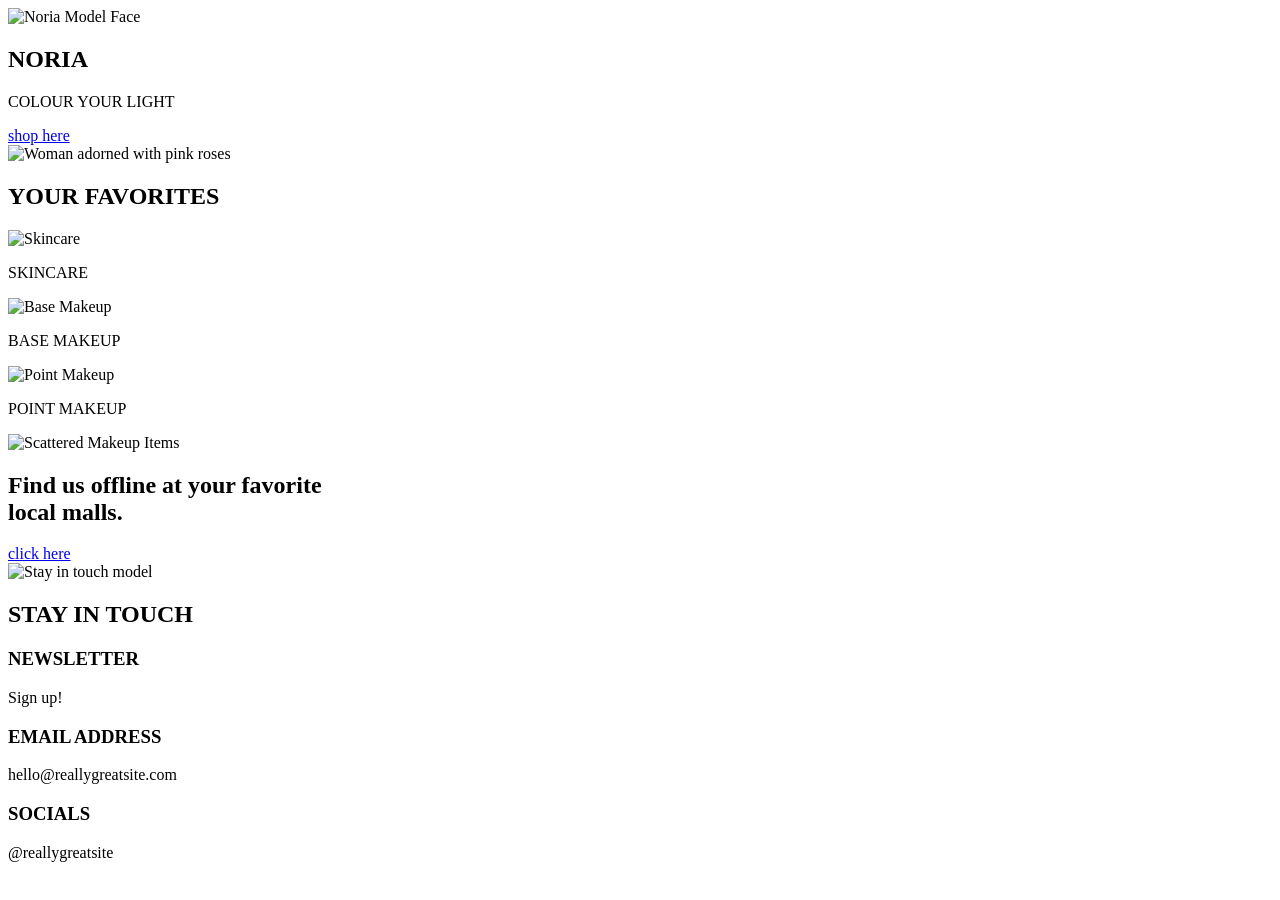
==== index.html @ 30c8663c "Create index.html" ====
<!DOCTYPE html>
<html lang="en">
<head>
  <meta charset="UTF-8" />
  <meta name="viewport" content="width=device-width, initial-scale=1.0"/>
  <title>Noria - Colour Your Light</title>
  <link rel="preconnect" href="https://fonts.googleapis.com">
  <link rel="preconnect" href="https://fonts.gstatic.com" crossorigin>
  <link href="https://fonts.googleapis.com/css2?family=Montserrat:wght@300;400;500;600&family=Playfair+Display:wght@400;500;600&display=swap" rel="stylesheet">
  <link rel="stylesheet" href="style.css" />
</head>
<body>
  <!-- Hero Section -->
  <section class="hero fade-in">
    <div class="hero-image">
      <img src="https://via.placeholder.com/1200x800?text=Hero+Image" alt="Noria Model Face" />
    </div>
    <div class="hero-content">
      <h1 class="brand-title">NORIA</h1>
      <p class="brand-tagline">COLOUR YOUR LIGHT</p>
      <a href="#" class="btn-pill">shop here</a>
    </div>
  </section>

  <!-- Vibe Section -->
  <section class="vibe-section fade-in">
    <img src="https://via.placeholder.com/1600x600?text=Vibe+Section" alt="Woman adorned with pink roses" class="full-width-image" />
  </section>

  <!-- Favorites Section -->
  <section class="favorites fade-in">
    <h2 class="section-title">YOUR FAVORITES</h2>
    <div class="favorites-grid">
      <div class="favorite-item">
        <div class="img-container">
          <img src="https://via.placeholder.com/300?text=Skincare" alt="Skincare" />
        </div>
        <p>SKINCARE</p>
      </div>
      <div class="favorite-item">
        <div class="img-container">
          <img src="https://via.placeholder.com/300?text=Base+Makeup" id="base_makeup_img" alt="Base Makeup" />
        </div>
        <p>BASE MAKEUP</p>
      </div>
      <div class="favorite-item">
        <div class="img-container">
          <img src="https://via.placeholder.com/300?text=Point+Makeup" alt="Point Makeup" />
        </div>
        <p>POINT MAKEUP</p>
      </div>
    </div>
  </section>

  <!-- Offline Section -->
  <section class="offline fade-in">
    <div class="offline-image-container">
      <img src="https://via.placeholder.com/600x400?text=Offline+Section" alt="Scattered Makeup Items" />
    </div>
    <div class="offline-content">
      <h2>Find us offline at your favorite<br/>local malls.</h2>
      <a href="#" class="btn-pill">click here</a>
    </div>
  </section>

  <!-- Stay In Touch Section -->
  <section class="stay-in-touch fade-in">
    <div class="sit-image-wrapper">
      <img src="https://via.placeholder.com/1200x600?text=Stay+In+Touch" alt="Stay in touch model" class="sit-bg" />
      <h2 class="sit-overlay-title">STAY IN TOUCH</h2>
    </div>
    <footer class="site-footer">
      <div class="footer-col">
        <h3>NEWSLETTER</h3>
        <p>Sign up!</p>
      </div>
      <div class="footer-col">
        <h3>EMAIL ADDRESS</h3>
        <p>hello@reallygreatsite.com</p>
      </div>
      <div class="footer-col">
        <h3>SOCIALS</h3>
        <p>@reallygreatsite</p>
      </div>
    </footer>
  </section>

  <script src="main.js"></script>
</body>
</html>
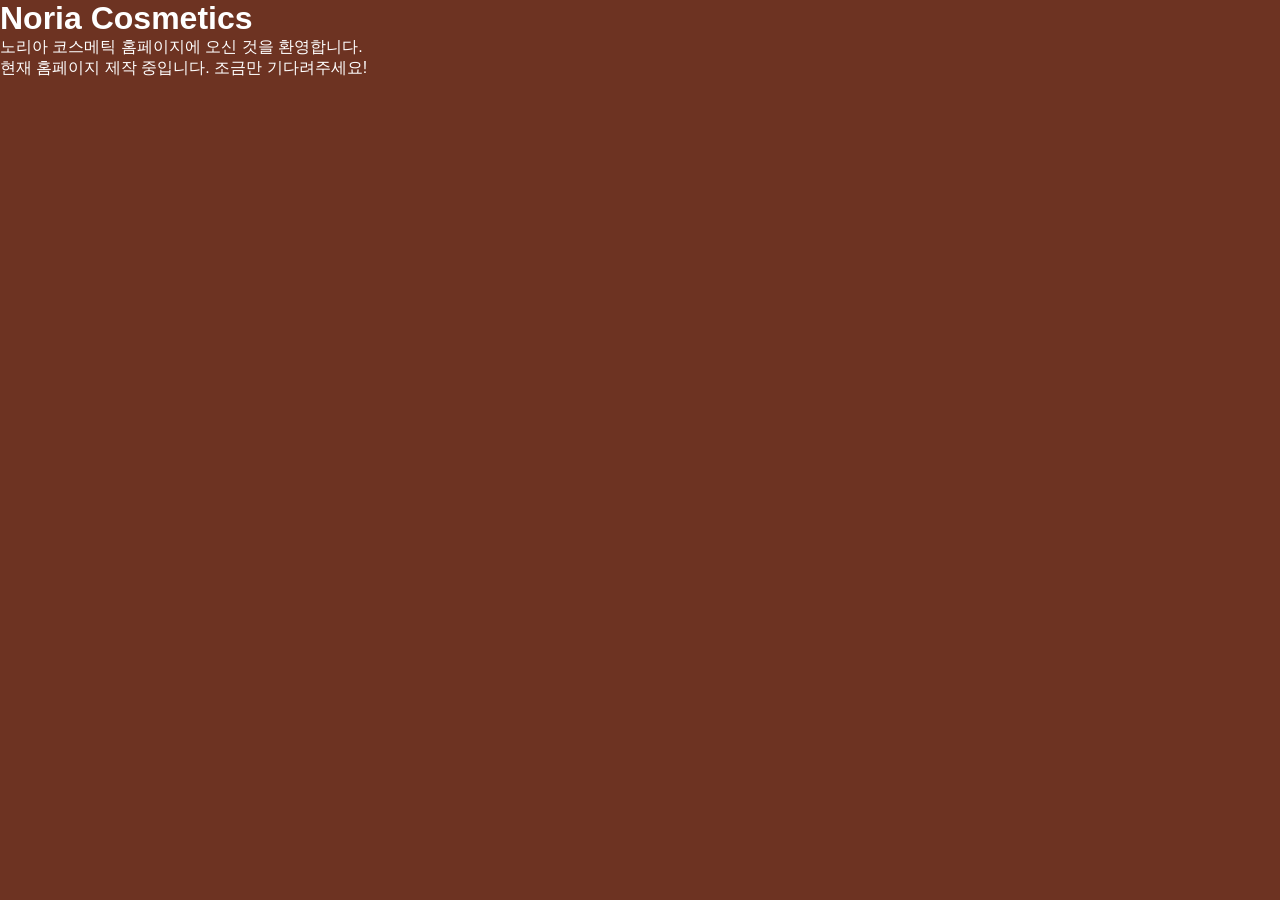
==== commit f08ba0dc: "Update index.html" ====
--- a/index.html
+++ b/index.html
@@ -1,90 +1,19 @@
 <!DOCTYPE html>
-<html lang="en">
+<html lang="ko">
 <head>
-  <meta charset="UTF-8" />
-  <meta name="viewport" content="width=device-width, initial-scale=1.0"/>
-  <title>Noria - Colour Your Light</title>
-  <link rel="preconnect" href="https://fonts.googleapis.com">
-  <link rel="preconnect" href="https://fonts.gstatic.com" crossorigin>
-  <link href="https://fonts.googleapis.com/css2?family=Montserrat:wght@300;400;500;600&family=Playfair+Display:wght@400;500;600&display=swap" rel="stylesheet">
-  <link rel="stylesheet" href="style.css" />
+    <meta charset="UTF-8">
+    <meta name="viewport" content="width=device-width, initial-scale=1.0">
+    <title>Noria Cosmetics</title>
+    <link rel="stylesheet" href="style.css">
 </head>
 <body>
-  <!-- Hero Section -->
-  <section class="hero fade-in">
-    <div class="hero-image">
-      <img src="https://via.placeholder.com/1200x800?text=Hero+Image" alt="Noria Model Face" />
-    </div>
-    <div class="hero-content">
-      <h1 class="brand-title">NORIA</h1>
-      <p class="brand-tagline">COLOUR YOUR LIGHT</p>
-      <a href="#" class="btn-pill">shop here</a>
-    </div>
-  </section>
-
-  <!-- Vibe Section -->
-  <section class="vibe-section fade-in">
-    <img src="https://via.placeholder.com/1600x600?text=Vibe+Section" alt="Woman adorned with pink roses" class="full-width-image" />
-  </section>
-
-  <!-- Favorites Section -->
-  <section class="favorites fade-in">
-    <h2 class="section-title">YOUR FAVORITES</h2>
-    <div class="favorites-grid">
-      <div class="favorite-item">
-        <div class="img-container">
-          <img src="https://via.placeholder.com/300?text=Skincare" alt="Skincare" />
-        </div>
-        <p>SKINCARE</p>
-      </div>
-      <div class="favorite-item">
-        <div class="img-container">
-          <img src="https://via.placeholder.com/300?text=Base+Makeup" id="base_makeup_img" alt="Base Makeup" />
-        </div>
-        <p>BASE MAKEUP</p>
-      </div>
-      <div class="favorite-item">
-        <div class="img-container">
-          <img src="https://via.placeholder.com/300?text=Point+Makeup" alt="Point Makeup" />
-        </div>
-        <p>POINT MAKEUP</p>
-      </div>
-    </div>
-  </section>
-
-  <!-- Offline Section -->
-  <section class="offline fade-in">
-    <div class="offline-image-container">
-      <img src="https://via.placeholder.com/600x400?text=Offline+Section" alt="Scattered Makeup Items" />
-    </div>
-    <div class="offline-content">
-      <h2>Find us offline at your favorite<br/>local malls.</h2>
-      <a href="#" class="btn-pill">click here</a>
-    </div>
-  </section>
-
-  <!-- Stay In Touch Section -->
-  <section class="stay-in-touch fade-in">
-    <div class="sit-image-wrapper">
-      <img src="https://via.placeholder.com/1200x600?text=Stay+In+Touch" alt="Stay in touch model" class="sit-bg" />
-      <h2 class="sit-overlay-title">STAY IN TOUCH</h2>
-    </div>
-    <footer class="site-footer">
-      <div class="footer-col">
-        <h3>NEWSLETTER</h3>
-        <p>Sign up!</p>
-      </div>
-      <div class="footer-col">
-        <h3>EMAIL ADDRESS</h3>
-        <p>hello@reallygreatsite.com</p>
-      </div>
-      <div class="footer-col">
-        <h3>SOCIALS</h3>
-        <p>@reallygreatsite</p>
-      </div>
-    </footer>
-  </section>
-
-  <script src="main.js"></script>
+    <header>
+        <h1>Noria Cosmetics</h1>
+        <p>노리아 코스메틱 홈페이지에 오신 것을 환영합니다.</p>
+    </header>
+    <main>
+        <p>현재 홈페이지 제작 중입니다. 조금만 기다려주세요!</p>
+    </main>
+    <script src="main.js"></script>
 </body>
 </html>
--- a/style.css
+++ b/style.css
@@ -0,0 +1,295 @@
+:root {
+    --bg-color: #6d3322;
+    --text-main: #ffffff;
+    --text-muted: #e0d8d5;
+    --btn-bg: #1a1a1a;
+    --btn-text: #ffffff;
+    --font-serif: 'Playfair Display', serif;
+    --font-sans: 'Montserrat', sans-serif;
+}
+
+* {
+    margin: 0;
+    padding: 0;
+    box-sizing: border-box;
+}
+
+body {
+    background-color: var(--bg-color);
+    color: var(--text-main);
+    font-family: var(--font-sans);
+    overflow-x: hidden;
+}
+
+a {
+    text-decoration: none;
+}
+
+.fade-in {
+    opacity: 0;
+    transform: translateY(20px);
+    transition: opacity 0.8s ease-out, transform 0.8s ease-out;
+}
+
+.fade-in.visible {
+    opacity: 1;
+    transform: translateY(0);
+}
+
+/* Button */
+.btn-pill {
+    display: inline-block;
+    background-color: var(--btn-bg);
+    color: var(--btn-text);
+    padding: 10px 30px;
+    border-radius: 50px;
+    font-size: 0.9rem;
+    font-weight: 500;
+    transition: transform 0.3s ease, background-color 0.3s ease;
+}
+
+.btn-pill:hover {
+    transform: scale(1.05);
+    background-color: #333;
+}
+
+/* Section 1: Hero */
+.hero {
+    display: flex;
+    min-height: 100vh;
+    align-items: center;
+    position: relative;
+}
+
+.hero-image {
+    flex: 1;
+    height: 100vh;
+}
+
+.hero-image img {
+    width: 100%;
+    height: 100%;
+    object-fit: cover;
+}
+
+.hero-content {
+    flex: 1;
+    display: flex;
+    flex-direction: column;
+    justify-content: center;
+    align-items: center;
+    text-align: center;
+    padding: 40px;
+}
+
+.brand-title {
+    font-family: var(--font-serif);
+    font-size: 5rem;
+    font-weight: 400;
+    letter-spacing: 2px;
+    margin-bottom: 10px;
+}
+
+.brand-tagline {
+    font-family: var(--font-serif);
+    font-size: 1.2rem;
+    letter-spacing: 4px;
+    margin-bottom: 40px;
+    text-transform: uppercase;
+}
+
+/* Section 2: Vibe */
+.vibe-section {
+    width: 100%;
+    max-height: 80vh;
+    overflow: hidden;
+}
+
+.full-width-image {
+    width: 100%;
+    height: 100%;
+    object-fit: cover;
+    display: block;
+}
+
+/* Section 3: Favorites */
+.favorites {
+    padding: 80px 20px;
+    text-align: center;
+}
+
+.section-title {
+    font-family: var(--font-sans);
+    font-size: 2.5rem;
+    font-weight: 600;
+    letter-spacing: 5px;
+    margin-bottom: 60px;
+}
+
+.favorites-grid {
+    display: flex;
+    justify-content: center;
+    gap: 40px;
+    max-width: 1200px;
+    margin: 0 auto;
+    flex-wrap: wrap;
+}
+
+.favorite-item {
+    flex: 1;
+    min-width: 250px;
+}
+
+.img-container {
+    width: 100%;
+    aspect-ratio: 1;
+    overflow: hidden;
+    margin-bottom: 20px;
+    background: white; /* to frame the product */
+    display: flex;
+    justify-content: center;
+    align-items: center;
+}
+
+.img-container img {
+    width: 90%;
+    height: 90%;
+    object-fit: contain;
+    transition: transform 0.5s ease;
+}
+
+.favorite-item:hover .img-container img {
+    transform: scale(1.08);
+}
+
+.favorite-item p {
+    font-size: 1rem;
+    letter-spacing: 1px;
+}
+
+/* Section 4: Offline */
+.offline {
+    display: flex;
+    align-items: center;
+    justify-content: space-between;
+    padding: 100px 5%;
+    flex-wrap: wrap;
+}
+
+.offline-image-container {
+    flex: 1;
+    min-width: 300px;
+    position: relative;
+}
+
+.offline-image-container img {
+    width: 100%;
+    max-width: 600px;
+    border-radius: 20px;
+    box-shadow: 0 10px 30px rgba(0,0,0,0.3);
+    transform: rotate(-3deg);
+    transition: transform 0.5s;
+}
+
+.offline:hover .offline-image-container img {
+    transform: rotate(0deg) scale(1.02);
+}
+
+.offline-content {
+    flex: 1;
+    min-width: 300px;
+    padding-left: 5%;
+}
+
+.offline-content h2 {
+    font-family: var(--font-sans);
+    font-size: 1.8rem;
+    font-weight: 400;
+    line-height: 1.4;
+    margin-bottom: 30px;
+}
+
+/* Section 5: Stay In Touch */
+.stay-in-touch {
+    display: flex;
+    flex-direction: column;
+}
+
+.sit-image-wrapper {
+    position: relative;
+    width: 100%;
+    height: 60vh;
+    overflow: hidden;
+}
+
+.sit-bg {
+    width: 100%;
+    height: 100%;
+    object-fit: cover;
+    object-position: center 20%;
+    filter: brightness(0.9);
+}
+
+.sit-overlay-title {
+    position: absolute;
+    bottom: 30px;
+    left: 50%;
+    transform: translateX(-50%);
+    font-size: 4rem;
+    font-weight: 300;
+    letter-spacing: 8px;
+    text-shadow: 0 4px 10px rgba(0,0,0,0.3);
+    width: 100%;
+    text-align: center;
+}
+
+.site-footer {
+    background-color: #58291b; /* slightly darker for footer */
+    display: flex;
+    justify-content: space-around;
+    padding: 50px 20px;
+    flex-wrap: wrap;
+}
+
+.footer-col {
+    text-align: center;
+    min-width: 200px;
+    margin: 10px 0;
+}
+
+.footer-col h3 {
+    font-size: 0.9rem;
+    font-weight: 600;
+    letter-spacing: 2px;
+    margin-bottom: 10px;
+}
+
+.footer-col p {
+    font-family: var(--font-serif);
+    font-size: 1.1rem;
+    font-style: italic;
+    color: var(--text-muted);
+}
+
+@media (max-width: 768px) {
+    .hero {
+          flex-direction: column;
+    }
+    .hero-image {
+          height: 50vh;
+    }
+    .brand-title {
+          font-size: 3.5rem;
+    }
+    .offline {
+          flex-direction: column-reverse;
+          text-align: center;
+    }
+    .offline-content {
+          padding-left: 0;
+          margin-bottom: 40px;
+    }
+    .sit-overlay-title {
+          font-size: 2.5rem;
+    }
+}
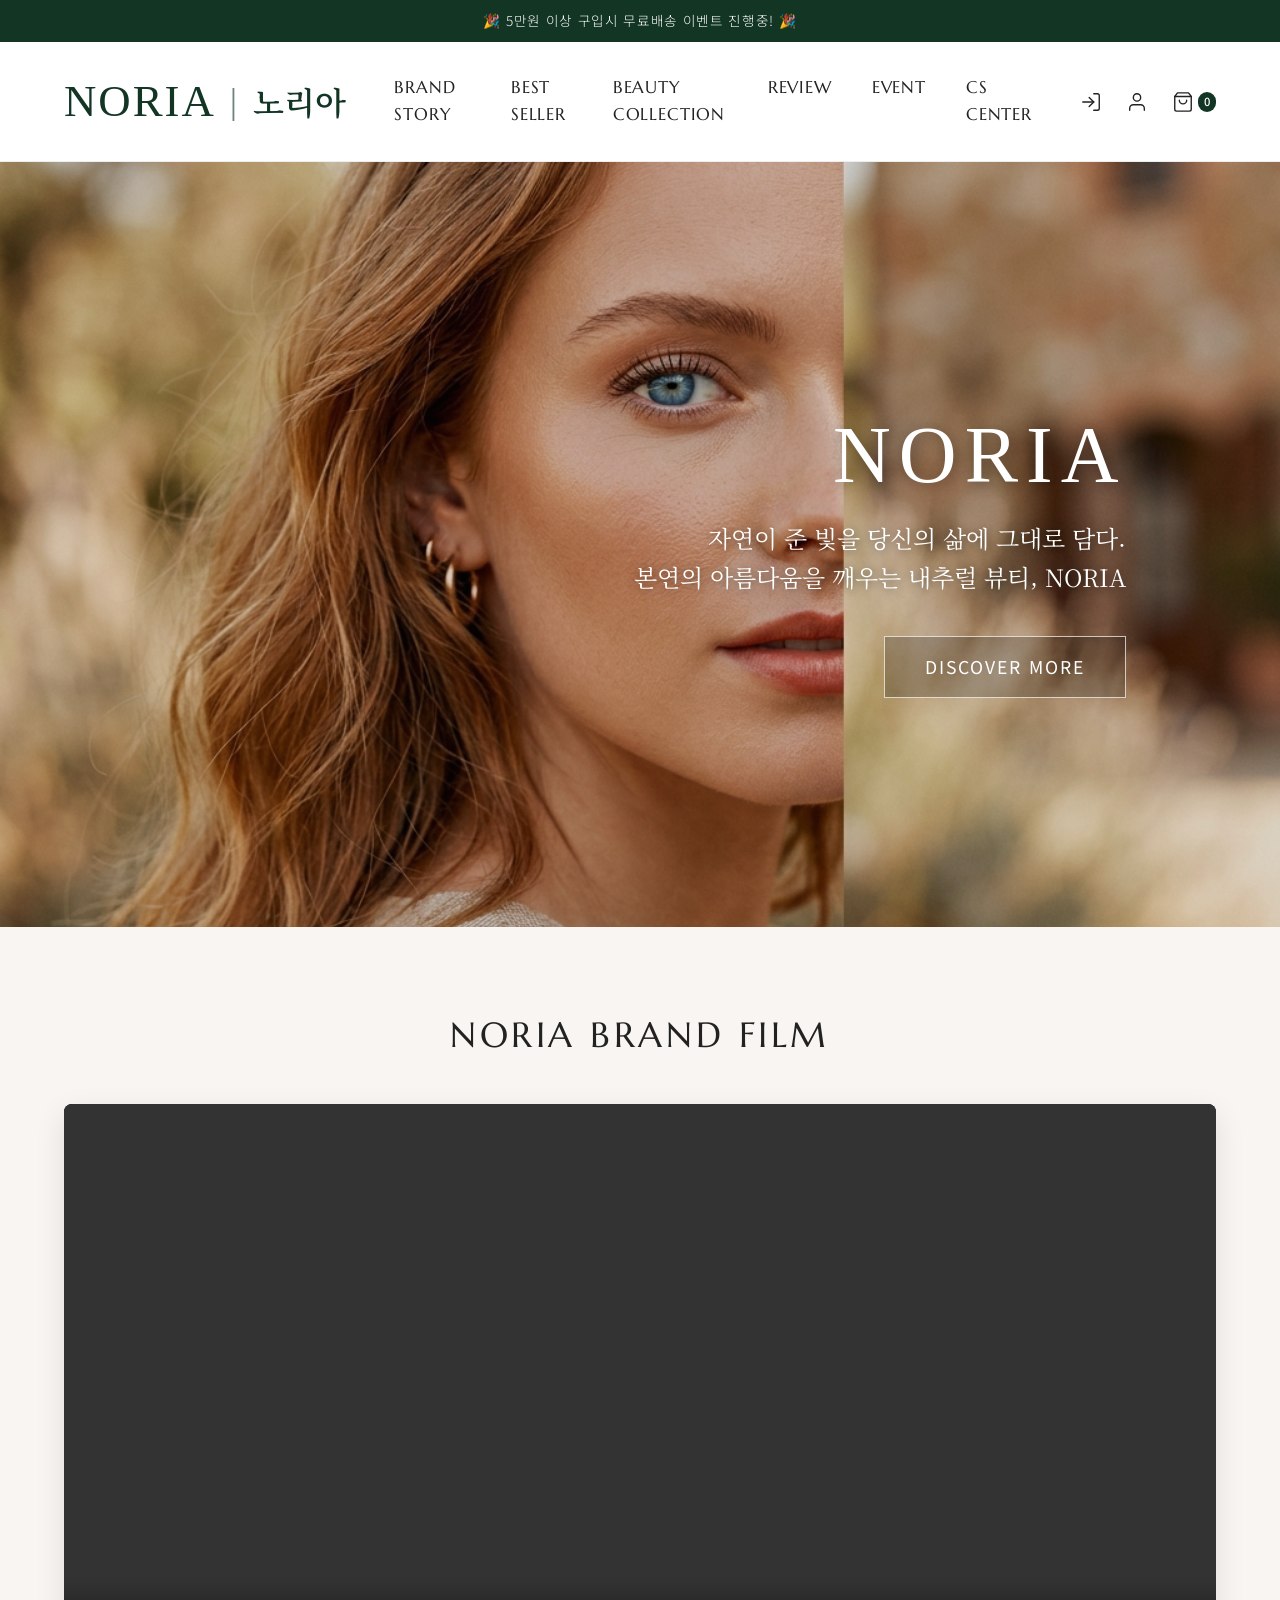
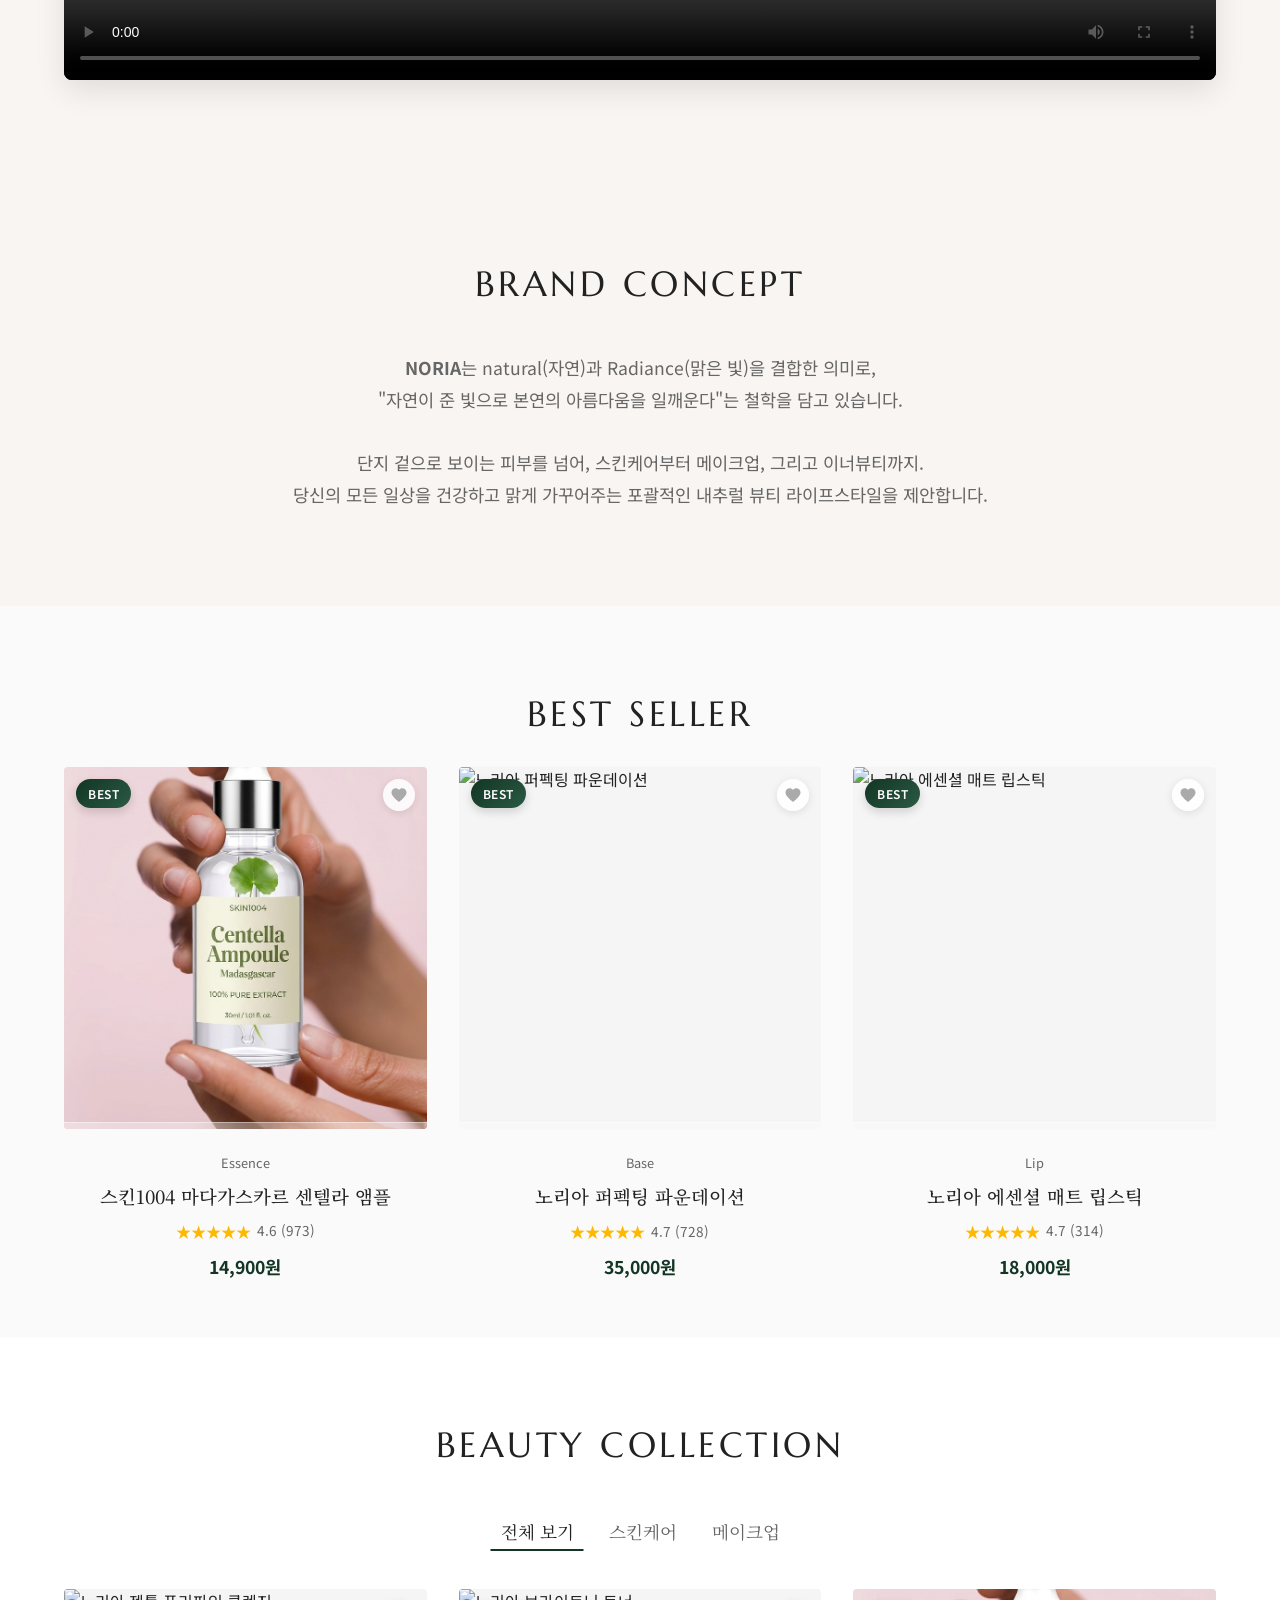
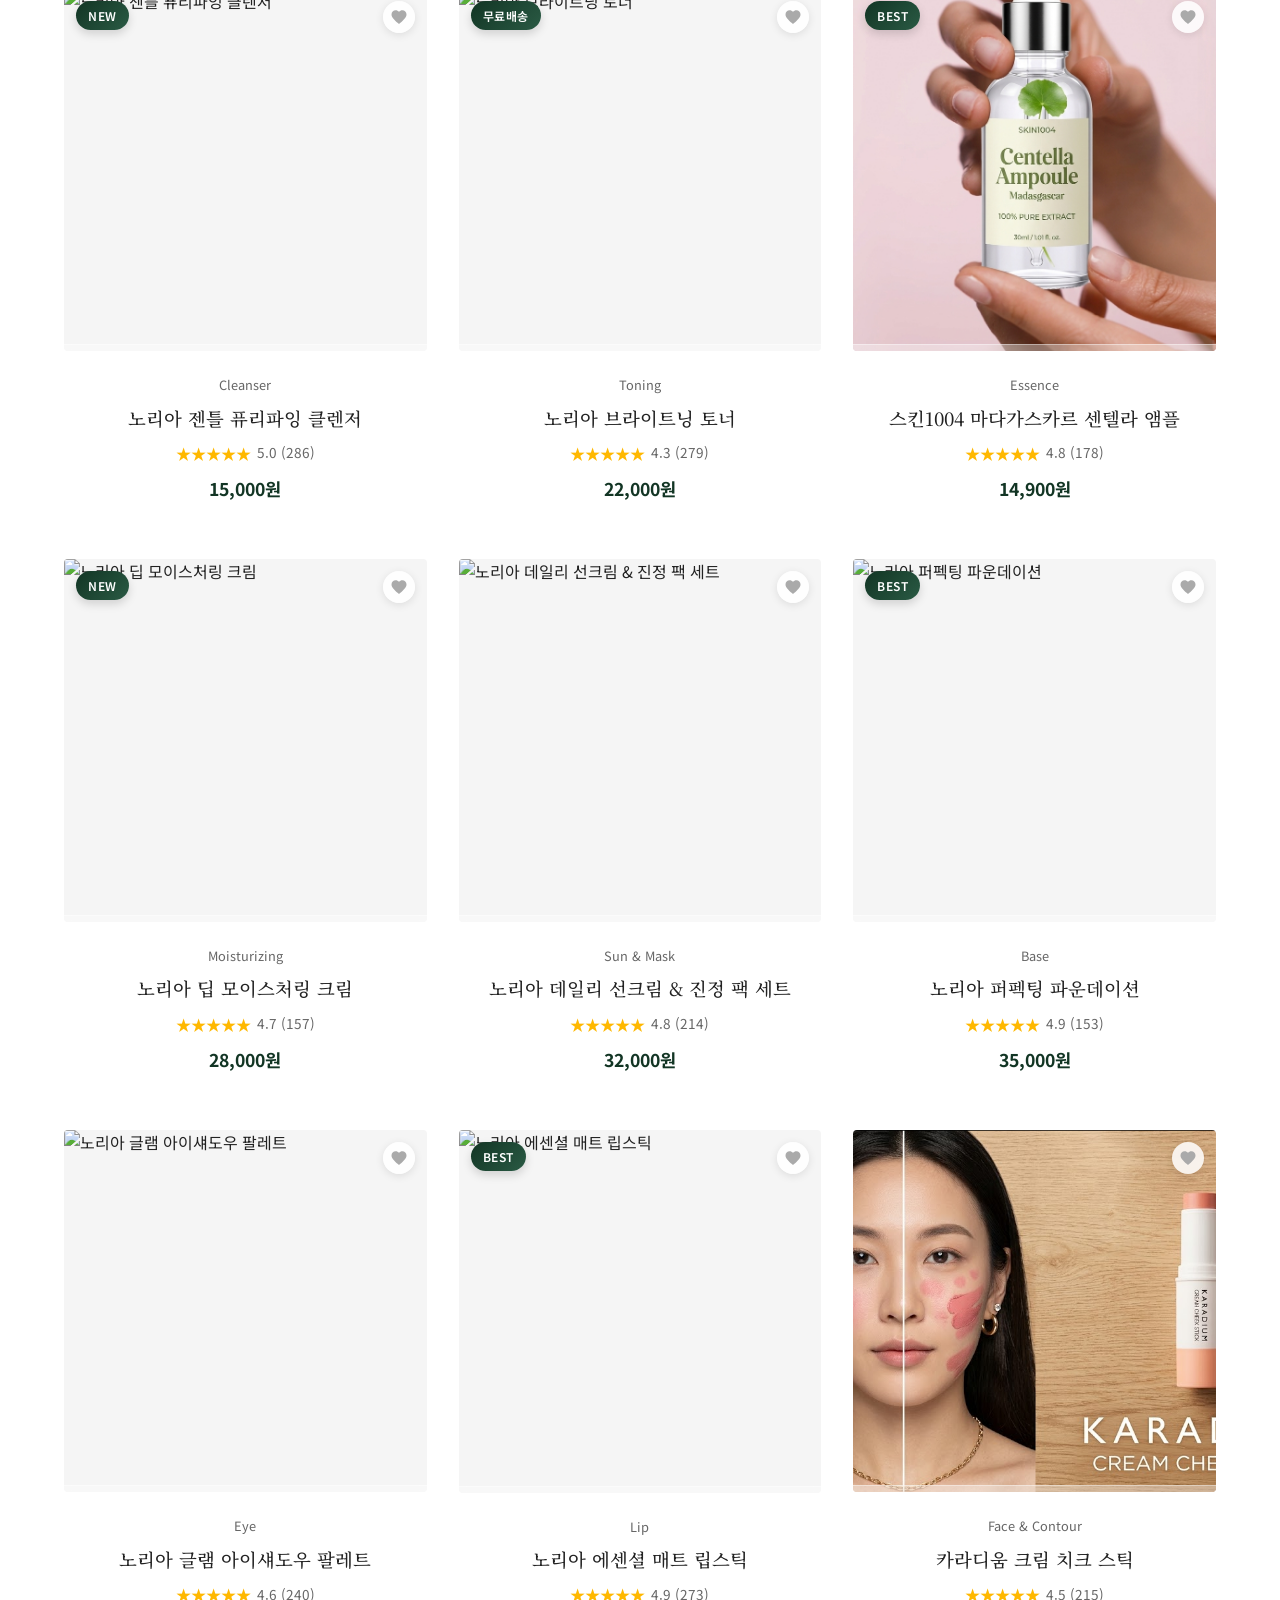
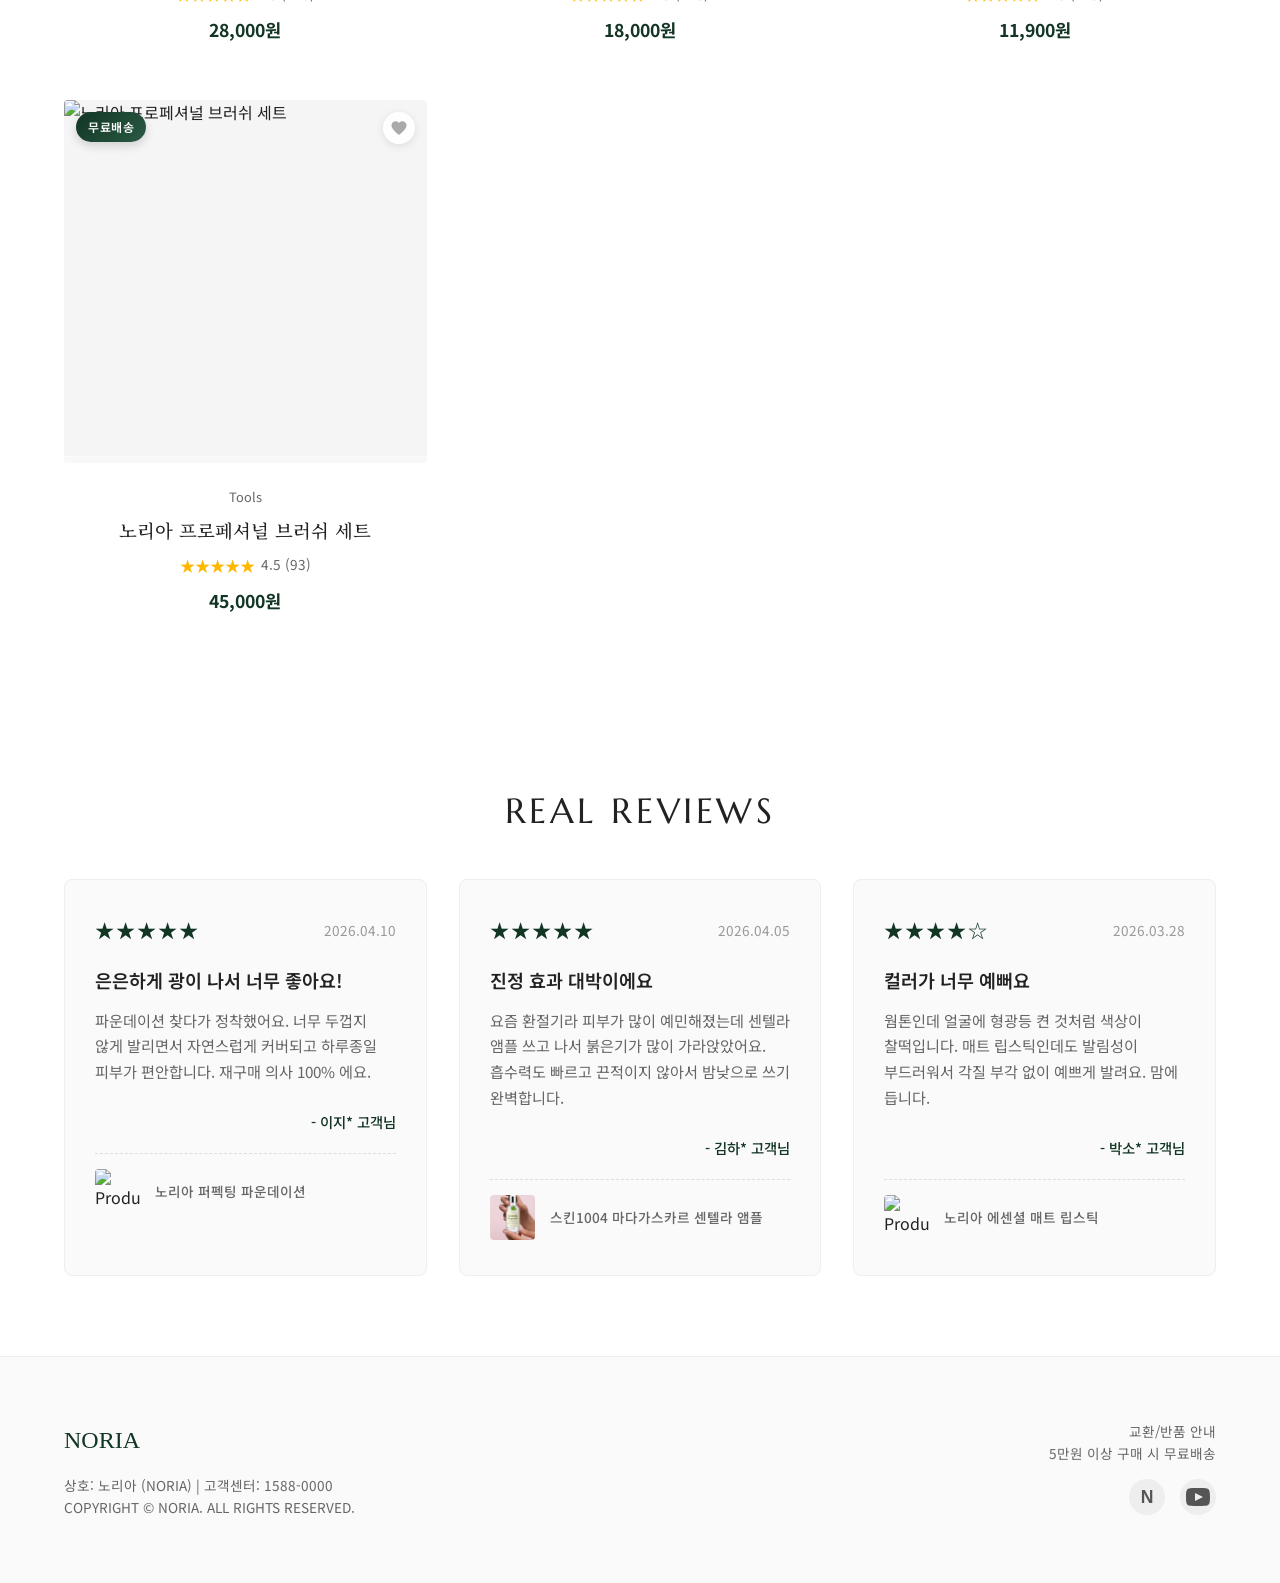
==== commit fea577f1: "Add files via upload" ====
--- a/index.html
+++ b/index.html
@@ -3,17 +3,172 @@
 <head>
     <meta charset="UTF-8">
     <meta name="viewport" content="width=device-width, initial-scale=1.0">
-    <title>Noria Cosmetics</title>
-    <link rel="stylesheet" href="style.css">
+    <title>NORIA | 노리아 스토어</title>
+    <!-- 폰트 적용: Noto Sans(본문), Noto Serif(명조), Marcellus(우아한 영문), Playfair(클래식 영문) -->
+    <link href="https://fonts.googleapis.com/css2?family=Noto+Sans+KR:wght@300;400;500&family=Noto+Serif+KR:wght@400;500;600&family=Marcellus&family=Playfair+Display:ital,wght@0,400;0,500;0,600;1,400&display=swap" rel="stylesheet">
+    <link rel="stylesheet" href="css/style.css">
 </head>
 <body>
-    <header>
-        <h1>Noria Cosmetics</h1>
-        <p>노리아 코스메틱 홈페이지에 오신 것을 환영합니다.</p>
+
+    <!-- 1. 최상단 이벤트 배너 -->
+    <div class="top-notice">
+        <span>🎉 5만원 이상 구입시 무료배송 이벤트 진행중! 🎉</span>
+    </div>
+
+    <!-- 2. 헤더 -->
+    <header class="header">
+        <div class="logo">
+            <a href="index.html"><h1>NORIA <span class="logo-divider">|</span> <span class="logo-ko">노리아</span></h1></a>
+        </div>
+        <nav class="nav-links">
+            <a href="#about">Brand Story</a>
+            <a href="#bestseller">Best Seller</a>
+            <a href="#products">Beauty Collection</a>
+            <a href="#reviews">Review</a>
+            <a href="event.html">Event</a>
+            <a href="cs_center.html">CS Center</a>
+        </nav>
+        <div class="header-icons">
+            <a href="login.html" title="LOGIN">
+                <!-- Login Icon -->
+                <svg width="22" height="22" viewBox="0 0 24 24" fill="none" stroke="currentColor" stroke-width="1.5" stroke-linecap="round" stroke-linejoin="round"><path d="M15 3h4a2 2 0 0 1 2 2v14a2 2 0 0 1-2 2h-4"/><polyline points="10 17 15 12 10 7"/><line x1="15" y1="12" x2="3" y2="12"/></svg>
+            </a>
+            <a href="mypage.html" title="MY PAGE">
+                <!-- User Icon -->
+                <svg width="22" height="22" viewBox="0 0 24 24" fill="none" stroke="currentColor" stroke-width="1.5" stroke-linecap="round" stroke-linejoin="round"><path d="M20 21v-2a4 4 0 0 0-4-4H8a4 4 0 0 0-4 4v2"/><circle cx="12" cy="7" r="4"/></svg>
+            </a>
+            <a href="cart.html" id="nav-cart-link" title="CART">
+                <!-- Shopping Bag Icon -->
+                <svg width="22" height="22" viewBox="0 0 24 24" fill="none" stroke="currentColor" stroke-width="1.5" stroke-linecap="round" stroke-linejoin="round"><path d="M6 2L3 6v14a2 2 0 0 0 2 2h14a2 2 0 0 0 2-2V6l-3-4z"/><line x1="3" y1="6" x2="21" y2="6"/><path d="M16 10a4 4 0 0 1-8 0"/></svg>
+                <span id="nav-cart-count" class="cart-badge">0</span>
+            </a>
+        </div>
     </header>
-    <main>
-        <p>현재 홈페이지 제작 중입니다. 조금만 기다려주세요!</p>
-    </main>
-    <script src="main.js"></script>
+
+    <!-- 3. 메인 히어로 (고객님이 올려주신 모델 사진용) -->
+    <section class="hero">
+        <!-- 기존에 사용하시던 파란 눈의 모델 이미지 연결 (고객님이 폴더 전체를 복사하셨기 때문에 경로를 그에 맞게 수정했습니다!) -->
+        <img src="assets/images/noria_hero_model.png" alt="NORIA Main View">
+        <div class="hero-content">
+            <h2>NORIA</h2>
+            <p>자연이 준 빛을 당신의 삶에 그대로 담다.<br>본연의 아름다움을 깨우는 내추럴 뷰티, NORIA</p>
+            <a href="#products" class="hero-btn">Discover More</a>
+        </div>
+    </section>
+
+    <!-- 4. 브랜드 필름 영상 (Local) -->
+    <section id="brand-video" class="video-section">
+        <h2 class="section-title">NORIA BRAND FILM</h2>
+        <div class="video-container">
+            <video src="assets/images/노리아광고.mp4" autoplay loop playsinline controls></video>
+        </div>
+    </section>
+
+    <!-- 5. 브랜드 스토리 -->
+    <section id="about" class="story-section">
+        <h2 class="section-title">BRAND CONCEPT</h2>
+        <p>
+            <strong>NORIA</strong>는 natural(자연)과 Radiance(맑은 빛)을 결합한 의미로,<br>
+            "자연이 준 빛으로 본연의 아름다움을 일깨운다"는 철학을 담고 있습니다.<br><br>
+            단지 겉으로 보이는 피부를 넘어, 스킨케어부터 메이크업, 그리고 이너뷰티까지.<br>당신의 모든 일상을 건강하고 맑게 가꾸어주는 포괄적인 내추럴 뷰티 라이프스타일을 제안합니다.
+        </p>
+    </section>
+
+    <!-- 5. 베스트셀러 상품 (전용 섹션) -->
+    <section id="bestseller" class="products-section" style="background-color: #FAFAFA; padding-bottom: 3rem;">
+        <h2 class="section-title" style="margin-bottom: 1.5rem;">BEST SELLER</h2>
+        <div class="product-grid" id="bestseller-list-container">
+            <!-- Best Seller items will be generated dynamically by JS -->
+        </div>
+    </section>
+
+    <!-- 6. 전체 상품 리스트 -->
+    <section id="products" class="products-section">
+        <h2 class="section-title">BEAUTY COLLECTION</h2>
+        
+        <!-- Category Filters -->
+        <div class="product-filters" id="main-filters">
+            <button class="filter-btn active" data-filter="ALL">전체 보기</button>
+            <button class="filter-btn" data-filter="SKINCARE">스킨케어</button>
+            <button class="filter-btn" data-filter="MAKEUP">메이크업</button>
+        </div>
+
+        <!-- Sub Category Filters container -->
+        <div class="sub-product-filters" id="sub-filters" style="display: none;"></div>
+
+        <div class="product-grid" id="product-list-container">
+            <!-- Products will be generated dynamically by JS -->
+        </div>
+    </section>
+
+    <!-- 7. 고객 리뷰 섹션 -->
+    <section id="reviews" class="reviews-section">
+        <h2 class="section-title">REAL REVIEWS</h2>
+        <div class="review-grid">
+            <!-- Review 1 -->
+            <div class="review-card">
+                <div class="review-header">
+                    <div class="review-stars">★★★★★</div>
+                    <span class="review-date">2026.04.10</span>
+                </div>
+                <h3 class="review-title">은은하게 광이 나서 너무 좋아요!</h3>
+                <p class="review-text">파운데이션 찾다가 정착했어요. 너무 두껍지 않게 발리면서 자연스럽게 커버되고 하루종일 피부가 편안합니다. 재구매 의사 100% 에요.</p>
+                <div class="review-author">- 이지* 고객님</div>
+                <div class="review-product">
+                    <img src="https://images.unsplash.com/photo-1599305090598-fe179d501227?auto=format&fit=crop&q=80&w=150" alt="Product">
+                    <span>노리아 퍼펙팅 파운데이션</span>
+                </div>
+            </div>
+            <!-- Review 2 -->
+            <div class="review-card">
+                <div class="review-header">
+                    <div class="review-stars">★★★★★</div>
+                    <span class="review-date">2026.04.05</span>
+                </div>
+                <h3 class="review-title">진정 효과 대박이에요</h3>
+                <p class="review-text">요즘 환절기라 피부가 많이 예민해졌는데 센텔라 앰플 쓰고 나서 붉은기가 많이 가라앉았어요. 흡수력도 빠르고 끈적이지 않아서 밤낮으로 쓰기 완벽합니다.</p>
+                <div class="review-author">- 김하* 고객님</div>
+                <div class="review-product">
+                    <img src="assets/images/앰플병.png" alt="Product">
+                    <span>스킨1004 마다가스카르 센텔라 앰플</span>
+                </div>
+            </div>
+            <!-- Review 3 -->
+            <div class="review-card">
+                <div class="review-header">
+                    <div class="review-stars">★★★★☆</div>
+                    <span class="review-date">2026.03.28</span>
+                </div>
+                <h3 class="review-title">컬러가 너무 예뻐요</h3>
+                <p class="review-text">웜톤인데 얼굴에 형광등 켠 것처럼 색상이 찰떡입니다. 매트 립스틱인데도 발림성이 부드러워서 각질 부각 없이 예쁘게 발려요. 맘에 듭니다.</p>
+                <div class="review-author">- 박소* 고객님</div>
+                <div class="review-product">
+                    <img src="https://images.unsplash.com/photo-1586495777744-4413f21062fa?auto=format&fit=crop&q=80&w=150" alt="Product">
+                    <span>노리아 에센셜 매트 립스틱</span>
+                </div>
+            </div>
+        </div>
+    </section>
+
+    <!-- 8. 푸터 -->
+    <footer class="footer">
+        <div class="footer-info">
+            <h3>NORIA</h3>
+            <p>상호: 노리아 (NORIA) | 고객센터: 1588-0000</p>
+            <p>COPYRIGHT © NORIA. ALL RIGHTS RESERVED.</p>
+        </div>
+        <div class="footer-info text-right">
+            <p>교환/반품 안내</p>
+            <p>5만원 이상 구매 시 무료배송</p>
+            <div class="social-links">
+                <a href="https://blog.naver.com/yalmisunny" target="_blank" title="Naver Blog" class="social-icon naver-icon">N</a>
+                <a href="https://www.youtube.com/@%EA%B9%80%EC%B1%84%EC%97%B0-u4k/playlists" target="_blank" title="YouTube" class="social-icon">
+                    <svg width="24" height="24" viewBox="0 0 24 24" fill="currentColor"><path d="M19.615 3.184c-3.604-.246-11.631-.245-15.23 0-3.897.266-4.356 2.62-4.385 8.816.029 6.185.484 8.549 4.385 8.816 3.6.245 11.626.246 15.23 0 3.897-.266 4.356-2.62 4.385-8.816-.029-6.185-.484-8.549-4.385-8.816zm-10.615 12.816v-8l8 3.993-8 4.007z"/></svg>
+                </a>
+            </div>
+        </div>
+    </footer>
+
+    <script src="js/main.js"></script>
 </body>
 </html>
--- a/css/style.css
+++ b/css/style.css
@@ -0,0 +1,896 @@
+/* Noria Mall - E-commerce Theme based on Bello.U */
+:root {
+  --primary-color: #123524; /* Forest Green from Logo */
+  --secondary-color: #F8F5F2; /* Soft beige */
+  --text-dark: #222222;
+  --text-gray: #666666;
+  --text-light: #FFFFFF;
+  --font-main: 'Noto Sans KR', sans-serif;
+  --font-grace: 'Marcellus', 'Noto Serif KR', serif; /* 우아한 컨셉 폰트 */
+  --transition: all 0.3s ease;
+}
+
+* {
+  margin: 0;
+  padding: 0;
+  box-sizing: border-box;
+}
+
+body {
+  font-family: var(--font-main);
+  color: var(--text-dark);
+  background-color: #FFFFFF;
+  line-height: 1.6;
+}
+
+a {
+  text-decoration: none;
+  color: inherit;
+}
+
+img {
+  max-width: 100%;
+  display: block;
+}
+
+/* Typography */
+h1, h2, h3, h4, h5 {
+  font-weight: 500;
+}
+
+.section-title {
+  text-align: center;
+  font-family: var(--font-grace);
+  font-size: 2.2rem;
+  margin-bottom: 2.5rem;
+  font-weight: 400;
+  letter-spacing: 0.1em;
+}
+
+/* Top Event Banner */
+.top-notice {
+  background-color: var(--primary-color);
+  color: var(--text-light);
+  text-align: center;
+  padding: 10px 0;
+  font-size: 0.85rem;
+  letter-spacing: 0.05em;
+  font-weight: 300;
+}
+
+/* Header */
+.header {
+  display: flex;
+  justify-content: space-between;
+  align-items: center;
+  gap: 3rem; /* 모니터가 작아질 때 로고와 메뉴가 너무 붙지 않게 최소 간격 유지 */
+  padding: 1.5rem 5%;
+  border-bottom: 1px solid #EEEEEE;
+  background-color: #FFFFFF;
+  position: sticky;
+  top: 0;
+  z-index: 100;
+}
+
+.header .logo img {
+  display: none;
+}
+
+.header .logo h1 {
+  display: flex;
+  align-items: center;
+  font-family: 'Times New Roman', serif;
+  font-size: 2.8rem; /* 크게 확대 */
+  color: var(--primary-color);
+  letter-spacing: 2px;
+  white-space: nowrap; /* 글씨 세로바꿈 방지 */
+  flex-shrink: 0; /* 강제로 줄어드는 것 방지 */
+}
+
+.logo-divider {
+  font-weight: 300;
+  margin: 0 14px;
+  font-size: 2.3rem; /* 크게 확대 */
+  opacity: 0.6;
+}
+
+.logo-ko {
+  font-family: 'Noto Serif KR', 'Nanum Myeongjo', 'Batang', serif; /* 명조체 유지 */
+  font-weight: 600;
+  font-size: 2.0rem; /* 크게 확대 */
+  letter-spacing: 0;
+}
+
+.nav-links {
+  display: flex;
+  gap: 2.5rem;
+}
+
+.nav-links a {
+  font-family: var(--font-grace);
+  font-size: 1.05rem;
+  font-weight: 400;
+  text-transform: uppercase;
+  position: relative;
+  color: var(--text-dark);
+  letter-spacing: 0.05em;
+}
+
+.nav-links a::after {
+  content: '';
+  position: absolute;
+  width: 0;
+  height: 2px;
+  background-color: var(--primary-color);
+  bottom: -4px;
+  left: 0;
+  transition: var(--transition);
+}
+
+.nav-links a:hover::after {
+  width: 100%;
+}
+
+.header-icons {
+  display: flex;
+  gap: 1.5rem;
+  align-items: center;
+}
+
+.header-icons a {
+  color: var(--text-dark);
+  transition: color 0.3s ease;
+  display: flex;
+  align-items: center;
+  text-decoration: none;
+}
+
+.header-icons a:hover {
+  color: var(--primary-color);
+}
+
+.cart-badge {
+  background-color: var(--primary-color);
+  color: var(--text-light);
+  font-size: 0.7rem;
+  padding: 1px 6px;
+  border-radius: 12px;
+  font-weight: 500;
+  margin-left: 4px;
+  font-family: var(--font-main);
+}
+
+/* Hero Section */
+.hero {
+  position: relative;
+  width: 100%;
+  height: 85vh; /* 메인 화면을 살짝 더 넓게 */
+  background-color: #111;
+  display: flex;
+  justify-content: flex-end; /* 여백이 있는 우측으로 콘텐츠 밀기 */
+  align-items: center;
+  overflow: hidden;
+}
+
+.hero img {
+  position: absolute;
+  top: 0;
+  left: 0;
+  width: 100%;
+  height: 100%;
+  object-fit: cover;
+  opacity: 0.85;
+  /* 마법의 효과: 속도를 높여 더 다이나믹하게 다가오는 효과 (15s -> 7s) */
+  animation: slowZoom 7s infinite alternate ease-in-out;
+}
+
+/* 카메라가 부드럽게 여성에게 다가가는 느낌의 생동감 브리딩 애니메이션 */
+@keyframes slowZoom {
+  0% {
+    transform: scale(1);
+    transform-origin: 30% 40%; 
+  }
+  100% {
+    transform: scale(1.1); /* 좀 더 명확한 확대를 위해 1.08에서 1.10으로 증가 */
+    transform-origin: 30% 40%;
+  }
+}
+
+.hero-content {
+  position: relative;
+  z-index: 2;
+  text-align: right; /* 글씨 우측 정렬 */
+  padding-right: 12%; /* 우측 여백 확보 */
+  max-width: 60%;
+  color: var(--text-light);
+  animation: fadeInRight 1.2s ease-out forwards; /* 우측으로 등장하는 애니메이션 적용 */
+}
+
+@keyframes fadeInRight {
+  from { opacity: 0; transform: translateX(50px); }
+  to { opacity: 1; transform: translateX(0); }
+}
+
+.hero-content h2 {
+  font-size: 5rem; /* 글씨 크기 대폭 확대 (시선 집중 효과) */
+  margin-bottom: 0px;
+  font-family: 'Times New Roman', serif;
+  font-weight: 500;
+  letter-spacing: 0.1em;
+  text-shadow: 2px 2px 15px rgba(0,0,0,0.4); /* 입체감 부여 */
+}
+
+.hero-content p {
+  font-size: 1.5rem;
+  font-family: 'Noto Serif KR', serif; /* 슬로건은 명조체로 우아하게 */
+  margin-bottom: 2.5rem;
+  font-weight: 400;
+  word-break: keep-all;
+  text-shadow: 1px 1px 10px rgba(0,0,0,0.5);
+}
+
+/* 시선을 사로잡는 버튼 디자인 */
+.hero-btn {
+  display: inline-block;
+  padding: 16px 40px;
+  border: 1px solid rgba(255, 255, 255, 0.7);
+  color: #FFFFFF;
+  font-family: var(--font-main);
+  font-size: 1.1rem;
+  text-transform: uppercase;
+  letter-spacing: 2px;
+  background-color: rgba(0, 0, 0, 0.2);
+  backdrop-filter: blur(3px); /* 배경을 살짝 흐리게 하는 유리 효과 */
+  transition: all 0.4s ease;
+}
+
+.hero-btn:hover {
+  background-color: #FFFFFF;
+  color: var(--primary-color);
+  transform: scale(1.05); /* 버튼 부풀리기 효과 */
+  border-color: #FFFFFF;
+  box-shadow: 0px 5px 20px rgba(255,255,255,0.4); /* 호버 시 빛나는 효과 */
+}
+
+/* Story Section */
+.story-section {
+  padding: 6rem 5%;
+  text-align: center;
+  background-color: var(--secondary-color);
+}
+
+.story-section p {
+  font-size: 1.1rem;
+  color: var(--text-gray);
+  max-width: 800px;
+  margin: 0 auto;
+  line-height: 1.8;
+  word-break: keep-all;
+}
+
+/* Best Products & Filters */
+.products-section {
+  padding: 5rem 5%;
+}
+
+.product-filters {
+  display: flex;
+  justify-content: center;
+  gap: 15px;
+  margin-bottom: 40px;
+}
+
+.filter-btn {
+  background: transparent;
+  border: none;
+  font-family: var(--font-grace);
+  font-size: 1.1rem;
+  color: var(--text-gray);
+  cursor: pointer;
+  padding: 5px 10px;
+  position: relative;
+  transition: color 0.3s ease;
+}
+
+.filter-btn::after {
+  content: '';
+  position: absolute;
+  bottom: -2px;
+  left: 50%;
+  transform: translateX(-50%);
+  width: 0;
+  height: 2px;
+  background-color: var(--primary-color);
+  transition: width 0.3s ease;
+}
+
+.filter-btn:hover, .filter-btn.active {
+  color: var(--text-dark);
+}
+
+.filter-btn:hover::after, .filter-btn.active::after {
+  width: 100%;
+}
+
+.sub-product-filters {
+  display: flex;
+  justify-content: center;
+  gap: 12px;
+  margin-top: -25px; /* product-filters와 간격 좁히기 */
+  margin-bottom: 40px;
+  flex-wrap: wrap;
+}
+
+.sub-filter-btn {
+  background: transparent;
+  border: 1px solid #DDDDDD;
+  border-radius: 20px;
+  padding: 6px 16px;
+  font-family: var(--font-main);
+  font-size: 0.85rem;
+  color: var(--text-gray);
+  cursor: pointer;
+  transition: all 0.3s ease;
+}
+
+.sub-filter-btn:hover, .sub-filter-btn.active {
+  background: var(--primary-color);
+  color: #fff;
+  border-color: var(--primary-color);
+}
+
+.product-grid {
+  display: grid;
+  grid-template-columns: repeat(auto-fit, minmax(280px, 1fr));
+  gap: 3rem 2rem;
+  max-width: 1200px;
+  margin: 0 auto;
+  transition: opacity 0.3s ease;
+}
+
+.empty-products {
+  grid-column: 1 / -1;
+  text-align: center;
+  padding: 50px;
+  color: #777;
+  font-size: 1.1rem;
+}
+
+.product-card {
+  cursor: pointer;
+  position: relative;
+}
+
+.product-card:hover .product-info {
+  transform: translateY(-5px);
+}
+
+.product-img-wrap {
+  position: relative;
+  width: 100%;
+  aspect-ratio: 1/1;
+  overflow: hidden;
+  margin-bottom: 1.5rem;
+  background-color: #F5F5F5;
+  border-radius: 4px;
+}
+
+.product-badge {
+  position: absolute;
+  top: 12px;
+  left: 12px;
+  background: linear-gradient(135deg, var(--primary-color), #2a5a44);
+  color: #fff;
+  font-size: 0.75rem;
+  padding: 5px 12px;
+  z-index: 5;
+  font-weight: 600;
+  border-radius: 20px;
+  letter-spacing: 0.5px;
+  box-shadow: 0 4px 10px rgba(0,0,0,0.15);
+}
+
+.product-wishlist {
+  position: absolute;
+  top: 12px;
+  right: 12px;
+  z-index: 5;
+  background: rgba(255,255,255,0.85);
+  backdrop-filter: blur(4px);
+  width: 32px;
+  height: 32px;
+  border-radius: 50%;
+  display: flex;
+  align-items: center;
+  justify-content: center;
+  cursor: pointer;
+  color: #aaa;
+  transition: all 0.3s cubic-bezier(0.175, 0.885, 0.32, 1.275);
+  box-shadow: 0 2px 8px rgba(0,0,0,0.1);
+}
+
+.product-wishlist:hover {
+  color: #e95151;
+  transform: scale(1.15);
+}
+
+.product-wishlist.active {
+  color: #e95151;
+}
+
+.product-img-wrap img {
+  position: absolute;
+  top: 0;
+  left: 0;
+  width: 100%;
+  height: 100%;
+  object-fit: cover;
+  transition: opacity 0.5s ease, transform 1s ease;
+}
+
+.product-img-wrap .img-main {
+  opacity: 1;
+  z-index: 2;
+}
+
+.product-img-wrap .img-hover {
+  opacity: 0;
+  z-index: 1;
+}
+
+.product-card:hover .img-main {
+  opacity: 0;
+}
+
+.product-card:hover .img-hover {
+  opacity: 1;
+  z-index: 3;
+  transform: scale(1.05); /* Slight zoom on hover image */
+}
+
+.product-info {
+  text-align: center;
+  transition: transform 0.3s ease;
+}
+
+.product-category {
+  font-size: 0.8rem;
+  color: var(--text-gray);
+  margin-bottom: 0.5rem;
+}
+
+.product-name {
+  font-size: 1.15rem;
+  font-family: 'Noto Serif KR', serif;
+  margin-bottom: 0.5rem;
+  font-weight: 500;
+}
+
+.product-rating {
+  display: flex;
+  justify-content: center;
+  align-items: center;
+  gap: 6px;
+  margin-bottom: 0.6rem;
+  font-size: 0.85rem;
+  color: #666;
+}
+
+.product-rating .stars {
+  color: #FFB800;
+  font-size: 0.95rem;
+}
+
+.product-price {
+  font-size: 1.1rem;
+  font-weight: 700;
+  color: var(--primary-color);
+  margin-bottom: 0.5rem;
+}
+
+/* Quick Add Overlay & Button */
+.quick-add-overlay {
+  position: absolute;
+  bottom: -70px; /* Hidden initially */
+  left: 0;
+  width: 100%;
+  padding: 15px;
+  background: rgba(255, 255, 255, 0.35);
+  backdrop-filter: blur(12px);
+  -webkit-backdrop-filter: blur(12px);
+  z-index: 10;
+  transition: bottom 0.4s cubic-bezier(0.175, 0.885, 0.32, 1.275);
+  display: flex;
+  justify-content: center;
+  border-top: 1px solid rgba(255,255,255,0.4);
+}
+
+.product-card:hover .quick-add-overlay {
+  bottom: 0;
+}
+
+.add-to-cart-btn {
+  width: 100%;
+  padding: 12px;
+  background-color: var(--primary-color);
+  color: #FFF;
+  border: none;
+  font-family: var(--font-main);
+  font-size: 0.95rem;
+  cursor: pointer;
+  transition: all 0.3s ease;
+  border-radius: 6px;
+  font-weight: 500;
+  box-shadow: 0 4px 12px rgba(0,0,0,0.1);
+}
+
+.add-to-cart-btn:hover {
+  background-color: #0d271a;
+  opacity: 1;
+}
+
+/* Reviews Section */
+.reviews-section {
+  padding: 5rem 5%;
+  background-color: #FFFFFF;
+}
+
+.review-grid {
+  display: grid;
+  grid-template-columns: repeat(auto-fit, minmax(320px, 1fr));
+  gap: 2rem;
+  max-width: 1200px;
+  margin: 0 auto;
+}
+
+.review-card {
+  background: #FAFAFA;
+  border: 1px solid #EEEEEE;
+  padding: 35px 30px;
+  border-radius: 8px;
+  transition: transform 0.3s ease, box-shadow 0.3s ease;
+}
+
+.review-card:hover {
+  transform: translateY(-5px);
+  box-shadow: 0 10px 20px rgba(0,0,0,0.05);
+}
+
+.review-header {
+  display: flex;
+  justify-content: space-between;
+  align-items: center;
+  margin-bottom: 20px;
+}
+
+.review-stars {
+  color: var(--primary-color);
+  font-size: 1.2rem;
+  letter-spacing: 2px;
+}
+
+.review-date {
+  font-size: 0.85rem;
+  color: #999;
+}
+
+.review-title {
+  font-size: 1.15rem;
+  font-weight: 600;
+  margin-bottom: 12px;
+  color: var(--text-dark);
+}
+
+.review-text {
+  font-size: 0.95rem;
+  color: var(--text-gray);
+  line-height: 1.7;
+  margin-bottom: 25px;
+  word-break: keep-all;
+}
+
+.review-author {
+  font-size: 0.9rem;
+  font-weight: 500;
+  color: var(--primary-color);
+  margin-bottom: 20px;
+  text-align: right;
+}
+
+.review-product {
+  display: flex;
+  align-items: center;
+  gap: 15px;
+  padding-top: 15px;
+  border-top: 1px dashed #DDDDDD;
+}
+
+.review-product img {
+  width: 45px;
+  height: 45px;
+  object-fit: cover;
+  border-radius: 4px;
+}
+
+.review-product span {
+  font-size: 0.85rem;
+  color: var(--text-gray);
+  font-weight: 500;
+}
+
+/* Footer */
+.footer {
+  background-color: #FAFAFA;
+  padding: 4rem 5%;
+  border-top: 1px solid #EEEEEE;
+  display: flex;
+  justify-content: space-between;
+  flex-wrap: wrap;
+  gap: 2rem;
+}
+
+.footer-info {
+  font-size: 0.85rem;
+  color: var(--text-gray);
+  line-height: 1.6;
+}
+
+.footer-info h3 {
+  font-size: 1.5rem;
+  color: var(--primary-color);
+  margin-bottom: 1rem;
+  font-family: 'Times New Roman', serif;
+  font-weight: 500;
+}
+
+/* Responsive */
+@media (max-width: 768px) {
+  .header {
+    flex-direction: column;
+    gap: 1rem;
+  }
+  .nav-links {
+    gap: 1rem;
+  }
+  .hero-content h2 {
+    font-size: 2.5rem;
+  }
+  .hero-content p {
+    font-size: 1rem;
+    padding: 0 1rem;
+  }
+}
+
+/* Login Section */
+.login-section {
+  padding: 6rem 5%;
+  min-height: 60vh;
+  display: flex;
+  justify-content: center;
+  align-items: center;
+  background-color: #FFFFFF;
+}
+
+.login-container {
+  width: 100%;
+  max-width: 400px;
+}
+
+.login-title {
+  text-align: center;
+  font-family: var(--font-grace);
+  font-size: 2.2rem;
+  margin-bottom: 2.5rem;
+  letter-spacing: 0.1em;
+  color: var(--text-dark);
+}
+
+.login-form {
+  display: flex;
+  flex-direction: column;
+  gap: 1.2rem;
+}
+
+.input-group input {
+  width: 100%;
+  padding: 16px 15px;
+  border: 1px solid #DDDDDD;
+  font-family: var(--font-main);
+  font-size: 0.95rem;
+  outline: none;
+  transition: border-color 0.3s ease;
+}
+
+.input-group input:focus {
+  border-color: var(--primary-color);
+}
+
+.login-options {
+  display: flex;
+  justify-content: space-between;
+  align-items: center;
+  font-size: 0.85rem;
+  color: var(--text-gray);
+  margin-top: -0.2rem;
+}
+
+.save-id {
+  display: flex;
+  align-items: center;
+  gap: 5px;
+  cursor: pointer;
+}
+
+.find-links a {
+  color: var(--text-gray);
+  transition: color 0.3s ease;
+}
+
+.find-links a:hover {
+  color: var(--primary-color);
+}
+
+.find-links span {
+  margin: 0 8px;
+  color: #DDDDDD;
+}
+
+.login-btn {
+  width: 100%;
+  padding: 16px;
+  background-color: var(--primary-color);
+  color: #FFFFFF;
+  border: none;
+  font-family: var(--font-main);
+  font-size: 1.05rem;
+  font-weight: 500;
+  cursor: pointer;
+  letter-spacing: 0.05em;
+  transition: var(--transition);
+  margin-top: 1.5rem;
+}
+
+.login-btn:hover {
+  background-color: #0d271a;
+}
+
+.signup-link {
+  text-align: center;
+  margin-top: 2rem;
+  font-size: 0.95rem;
+  color: var(--text-gray);
+}
+
+.signup-link a {
+  color: var(--primary-color);
+  font-weight: 500;
+  text-decoration: underline;
+  margin-left: 8px;
+}
+
+/* Signup Section */
+.signup-container {
+  max-width: 450px;
+}
+
+.signup-terms {
+  font-size: 0.85rem;
+  color: var(--text-gray);
+  margin-top: 0.5rem;
+  margin-bottom: 0.5rem;
+}
+
+.signup-terms label {
+  cursor: pointer;
+  display: flex;
+  align-items: center;
+  gap: 8px;
+}
+
+/* Toast Notification */
+#toast-container {
+  position: fixed;
+  bottom: 30px;
+  right: 30px;
+  display: flex;
+  flex-direction: column;
+  gap: 10px;
+  z-index: 9999;
+}
+
+.toast {
+  background-color: var(--primary-color);
+  color: #fff;
+  padding: 15px 25px;
+  border-radius: 4px;
+  font-family: var(--font-main);
+  font-size: 0.95rem;
+  box-shadow: 0 4px 12px rgba(0,0,0,0.15);
+  opacity: 0;
+  transform: translateY(20px);
+  animation: fadeInOut 3s forwards;
+}
+
+@keyframes fadeInOut {
+  0% { opacity: 0; transform: translateY(20px); }
+  10% { opacity: 1; transform: translateY(0); }
+  90% { opacity: 1; transform: translateY(0); }
+  100% { opacity: 0; transform: translateY(-20px); }
+}
+
+/* Brand Video Section */
+.video-section {
+  padding: 5rem 5%;
+  background-color: var(--secondary-color);
+}
+.video-container {
+  position: relative;
+  width: 100%;
+  max-width: 1200px;
+  margin: 0 auto;
+  border-radius: 8px;
+  overflow: hidden;
+  box-shadow: 0 10px 30px rgba(0,0,0,0.1);
+  display: flex;
+  justify-content: center;
+  align-items: center;
+  background-color: #000;
+}
+.video-container video {
+  width: 100%;
+  height: auto;
+  max-height: 80vh;
+  object-fit: cover;
+}
+
+/* Social Links & Icons */
+.text-right {
+  text-align: right;
+}
+.social-links {
+  display: flex;
+  justify-content: flex-end;
+  gap: 15px;
+  margin-top: 15px;
+}
+.social-icon {
+  display: flex;
+  align-items: center;
+  justify-content: center;
+  width: 36px;
+  height: 36px;
+  background-color: #eee;
+  color: #555;
+  border-radius: 50%;
+  transition: all 0.3s ease;
+  text-decoration: none;
+}
+.social-icon:hover {
+  background-color: var(--primary-color);
+  color: #fff;
+  transform: translateY(-3px);
+}
+.naver-icon {
+  font-weight: 900;
+  font-family: 'Arial Black', sans-serif;
+  font-size: 1.1rem;
+}
+
+/* Naver Login Button */
+.btn-naver {
+  background-color: #03C75A;
+  color: #fff;
+  display: flex;
+  align-items: center;
+  justify-content: center;
+  gap: 10px;
+  margin-top: 10px;
+}
+.btn-naver:hover {
+  background-color: #02b350;
+}
+.naver-logo {
+  font-weight: 800;
+  font-size: 1.2rem;
+  font-family: 'Arial Black', sans-serif;
+}
